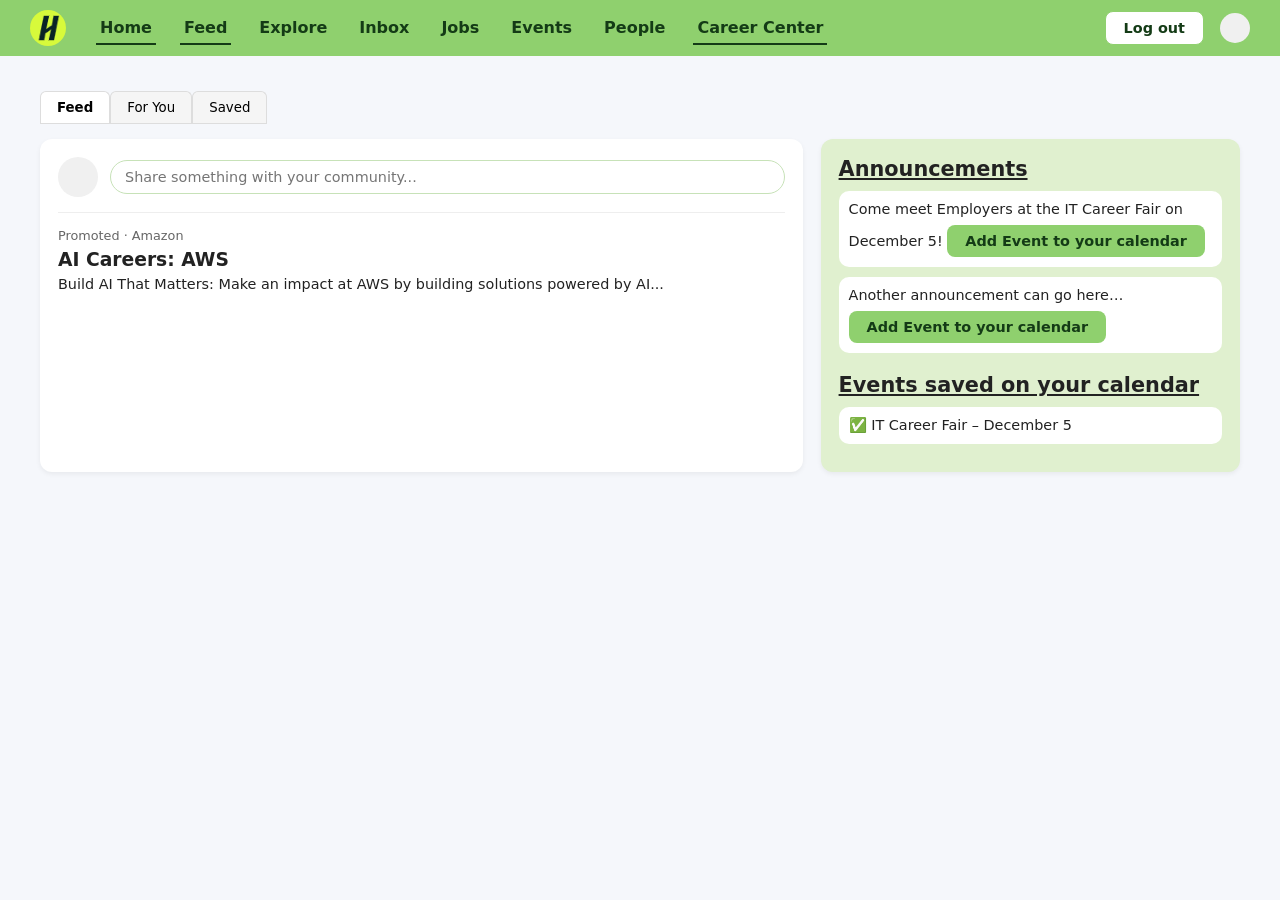
==== FeedPage.html @ 88d121ed "initial commit" ====
<!DOCTYPE html>
<html lang="en">
<head>
  <meta charset="UTF-8">
  <title>Handshake Mock – Feed</title>
  <link rel="stylesheet" href="Css/styles.css">
   <script src="main.js"></script>
</head>
<body>

<header class="navbar">
  <img src="Screenshot (520).png" alt="Handshake Logo" class="logo">

  <nav class="nav-links">
   <a href="Homepage.html" class="active">Home</a>
      <a href="FeedPage.html" class="active">Feed</a>
      <a href="feed.html">Explore</a>
      <a href="feed.html">Inbox</a>
      <a href="feed.html">Jobs</a>
      <a href="feed.html">Events</a>
      <a href="feed.html">People</a>
     <a href="CareerCenter.html" class="active">Career Center</a>
  </nav>
  </nav>

  <div class="nav-right">
    <button class="outline-btn" onclick="location.href='index.html'">Log out</button>
    <div class="nav-avatar"></div>
  </div>
</header>

<main class="page-shell feed-layout">
  <div class="feed-tabs">
    <button class="active">Feed</button>
    <button>For You</button>
    <button>Saved</button>
  </div>

  <div class="feed-main-grid">
    <!-- left – posts area -->
    <section class="feed-left">
      <div class="share-row">
        <div class="share-avatar"></div>
        <input class="share-input"
               type="text"
               placeholder="Share something with your community..." />
      </div>

      <div class="fake-post">
        <p style="font-size:0.8rem; color:#666;">Promoted · Amazon</p>
        <h3 style="margin:6px 0;">AI Careers: AWS</h3>
        <p style="font-size:0.9rem;">
          Build AI That Matters: Make an impact at AWS by building solutions powered by AI...
        </p>
      </div>
    </section>

    <!-- right – announcements -->
    <aside class="feed-right">
      <h2>Announcements</h2>

      <div class="announcement">
        Come meet Employers at the IT Career Fair on December 5!
        <button class="green-btn" style="margin-top:8px;"
                onclick="location.href='career-center.html'">
          Add Event to your calendar
        </button>
      </div>

      <div class="announcement">
        Another announcement can go here…
        <button class="green-btn" style="margin-top:8px;"
                onclick="location.href='career-center.html'">
          Add Event to your calendar
        </button>
      </div>

      <h2 style="margin-top:20px;">Events saved on your calendar</h2>
      <div class="announcement">
        ✅ IT Career Fair – December 5
      </div>
    </aside>
  </div>
</main>

</body>
</html>
---- Css/styles.css ----
/* ===== Global reset ===== */
* {
  box-sizing: border-box;
  margin: 0;
  padding: 0;
  font-family: system-ui, -apple-system, BlinkMacSystemFont, "Segoe UI", sans-serif;
}

body {
  background-color: #f5f7fb;
  color: #222;
}

/* ===== Top navbar ===== */
.navbar {
  background-color: #8fd06e;
  display: flex;
  align-items: center;
  padding: 10px 30px;
  gap: 30px;
}

.navbar .logo {
  font-weight: 800;
  font-size: 1.6rem;
  background: #222;
  color: #ffe94d;
  border-radius: 50%;
  width: 36px;
  height: 36px;
  display: flex;
  align-items: center;
  justify-content: center;
}

.nav-links {
  display: flex;
  gap: 24px;
}

.nav-links a {
  text-decoration: none;
  color: #143b16;
  font-weight: 600;
  padding: 6px 4px;
  border-bottom: 2px solid transparent;
}

.nav-links a.active {
  border-bottom-color: #143b16;
}

.nav-right {
  margin-left: auto;
  display: flex;
  align-items: center;
  gap: 16px;
}

.nav-avatar {
  width: 30px;
  height: 30px;
  border-radius: 50%;
  background: #f0f0f0;
}

/* ===== Reusable pieces ===== */

.page-shell {
  padding: 20px 40px 40px;
}

.green-btn,
.outline-btn {
  border-radius: 8px;
  padding: 8px 18px;
  font-size: 0.9rem;
  font-weight: 600;
  cursor: pointer;
  border: none;
}

.green-btn {
  background-color: #8fd06e;
  color: #143b16;
}

.green-btn:hover {
  filter: brightness(0.95);
}

.outline-btn {
  background-color: white;
  border: 1px solid #8fd06e;
  color: #143b16;
}

.section-title {
  font-size: 1.3rem;
  font-weight: 700;
}

/* ========= HOME PAGE LAYOUT ========= */

.home-layout {
  margin-top: 10px;
}

/* top welcome + search + logout */
.home-header-row {
  display: flex;
  align-items: center;
  justify-content: space-between;
  margin-bottom: 20px;
}

.home-welcome {
  font-size: 1.4rem;
}

.job-search-bar {
  margin-top: 10px;
  max-width: 420px;
  display: flex;
  align-items: center;
  border-radius: 999px;
  border: 1px solid #a5d992;
  background: #fff;
  padding: 4px 10px;
  gap: 8px;
}

.job-search-bar input {
  border: none;
  outline: none;
  flex: 1;
  font-size: 0.9rem;
}

.job-search-bar span {
  font-size: 0.8rem;
  color: #777;
}

/* 2-column main area */
.home-main-grid {
  display: grid;
  grid-template-columns: 2.1fr 1.1fr;
  gap: 18px;
  margin-top: 10px;
}

/* left profile card */
.profile-card {
  background: #ffffff;
  border-radius: 12px;
  padding: 20px;
  box-shadow: 0 2px 5px rgba(0,0,0,0.06);
}

.profile-top-row {
  display: flex;
  gap: 14px;
  margin-bottom: 14px;
}

.profile-avatar {
  width: 70px;
  height: 70px;
  border-radius: 50%;
  background: #ffd966;
}

.profile-name {
  font-weight: 700;
  font-size: 1.2rem;
}

.profile-major {
  margin-top: 4px;
  font-weight: 600;
}

.profile-school {
  font-size: 0.85rem;
  color: #555;
  margin-bottom: 10px;
}

.profile-stats {
  margin-top: 12px;
  margin-bottom: 12px;
}

.profile-stats li {
  list-style: none;
  font-size: 0.9rem;
  margin: 4px 0;
}

.profile-actions-grid {
  display: grid;
  grid-template-columns: repeat(3, minmax(0, 1fr));
  gap: 10px;
  margin-top: 10px;
}

.profile-actions-grid button {
  width: 100%;
}

/* right column – events + recommended */
.side-card {
  background: #ffffff;
  border-radius: 12px;
  padding: 16px 18px;
  box-shadow: 0 2px 5px rgba(0,0,0,0.06);
  margin-bottom: 12px;
}

.side-card h3 {
  font-size: 1rem;
  margin-bottom: 12px;
  text-align: center;
  font-weight: 700;
}

.event-item {
  border-radius: 10px;
  border: 1px solid #cfe7bf;
  padding: 8px 10px;
  background: #f7fff1;
  margin-bottom: 8px;
  font-size: 0.85rem;
}

.event-item p {
  margin-bottom: 4px;
}

.event-item .green-btn {
  margin-top: 4px;
  width: 100%;
}

/* ========= FEED PAGE ========= */

.feed-layout {
  margin-top: 15px;
}

.feed-tabs {
  display: inline-flex;
  border-bottom: 1px solid #ddd;
  margin-bottom: 15px;
}

.feed-tabs button {
  border-radius: 6px 6px 0 0;
  padding: 8px 16px;
  border: 1px solid #ddd;
  border-bottom: none;
  background: #f5f5f5;
  cursor: pointer;
}

.feed-tabs button.active {
  background: #ffffff;
  font-weight: 700;
}

.feed-main-grid {
  display: grid;
  grid-template-columns: 2fr 1.1fr;
  gap: 18px;
}

.feed-left {
  background: #ffffff;
  border-radius: 12px;
  padding: 18px;
  box-shadow: 0 2px 5px rgba(0,0,0,0.06);
}

/* share box */
.share-row {
  display: flex;
  align-items: center;
  gap: 12px;
  margin-bottom: 15px;
}

.share-avatar {
  width: 40px;
  height: 40px;
  border-radius: 50%;
  background: #f0f0f0;
}

.share-input {
  flex: 1;
  border-radius: 999px;
  border: 1px solid #c7e2b8;
  padding: 8px 14px;
  font-size: 0.9rem;
}

/* simple fake post */
.fake-post {
  border-top: 1px solid #eee;
  padding-top: 15px;
  margin-top: 10px;
}

/* right: announcements */
.feed-right {
  background: #e0f0cf;
  border-radius: 12px;
  padding: 18px;
  box-shadow: 0 2px 5px rgba(0,0,0,0.06);
}

.feed-right h2 {
  font-size: 1.3rem;
  margin-bottom: 10px;
  text-decoration: underline;
}

.announcement {
  background:#fff;
  border-radius: 10px;
  padding: 10px;
  margin-bottom: 10px;
  font-size: 0.9rem;
}

/* ========= CAREER CENTER ========= */

.career-hero {
  background: #ffffff;
  border-radius: 0 0 12px 12px;
  box-shadow: 0 2px 5px rgba(0,0,0,0.08);
  overflow: hidden;
}

.career-banner {
  background: #ccc;
  height: 160px;
  display: flex;
  align-items: flex-end;
  padding: 14px 24px;
}

.career-banner-title {
  background: rgba(255,255,255,0.9);
  padding: 6px 10px;
  border-radius: 6px;
  font-weight: 700;
}

.career-tabs {
  display: flex;
  gap: 16px;
  padding: 14px 24px;
  border-top: 1px solid #eee;
}

.career-main-grid {
  display: grid;
  grid-template-columns: 0.9fr 2fr;
  gap: 20px;
  margin-top: 18px;
}

/* left vertical buttons */
.career-left-card {
  background: #ffffff;
  border-radius: 12px;
  padding: 18px;
  box-shadow: 0 2px 5px rgba(0,0,0,0.06);
  display: flex;
  flex-direction: column;
  gap: 10px;
}

/* right featured collections */
.career-right-card {
  background: #ffffff;
  border-radius: 12px;
  padding: 18px;
  box-shadow: 0 2px 5px rgba(0,0,0,0.06);
}

.collection-search {
  margin: 10px 0 16px;
  border-radius: 6px;
  padding: 8px 10px;
  border: 1px solid #d1e7ba;
  width: 100%;
}

.collection-item {
  border-radius: 10px;
  border: 1px solid #ddd;
  padding: 10px 14px;
  margin-bottom: 8px;
  display: flex;
  align-items: center;
  gap: 10px;
  background: #fffef9;
}

.collection-icon {
  width: 28px;
  height: 28px;
  border-radius: 8px;
  background: #dff4ff;
}

.meet-team-btn {
  margin-top: 16px;
  width: 100%;
  text-align: center;
  padding: 12px 16px;
  background: #8fd06e;
  border-radius: 999px;
  font-weight: 600;
  cursor: pointer;
}

/* Small responsiveness */
@media (max-width: 900px) {
  .home-main-grid,
  .feed-main-grid,
  .career-main-grid {
    grid-template-columns: 1fr;
  }

  .navbar {
    flex-wrap: wrap;
    gap: 12px;
  }
}

/* Home Feature Tiles */
.home-wrapper {
  display: grid;
  grid-template-columns: repeat(3, 1fr);
  gap: 25px;
  margin: 100px auto;
  width: 90%;
}

.feature-card {
  background: linear-gradient(#1FA063, #158A53);
  border-radius: 18px;
  box-shadow: 0 4px 15px rgba(0,0,0,0.15);
  padding: 60px 20px;
  text-align: center;
  color: white;
  cursor: pointer;
  transition: 0.3s ease;
}

.feature-card:hover {
  transform: translateY(-5px);
  background: linear-gradient(#25B06E, #1C9A5D);
}

.emoji {
  font-size: 50px;
  margin-bottom: 15px;
}

.feature-card h2 {
  font-size: 1.4rem;
  font-weight: bold;
}
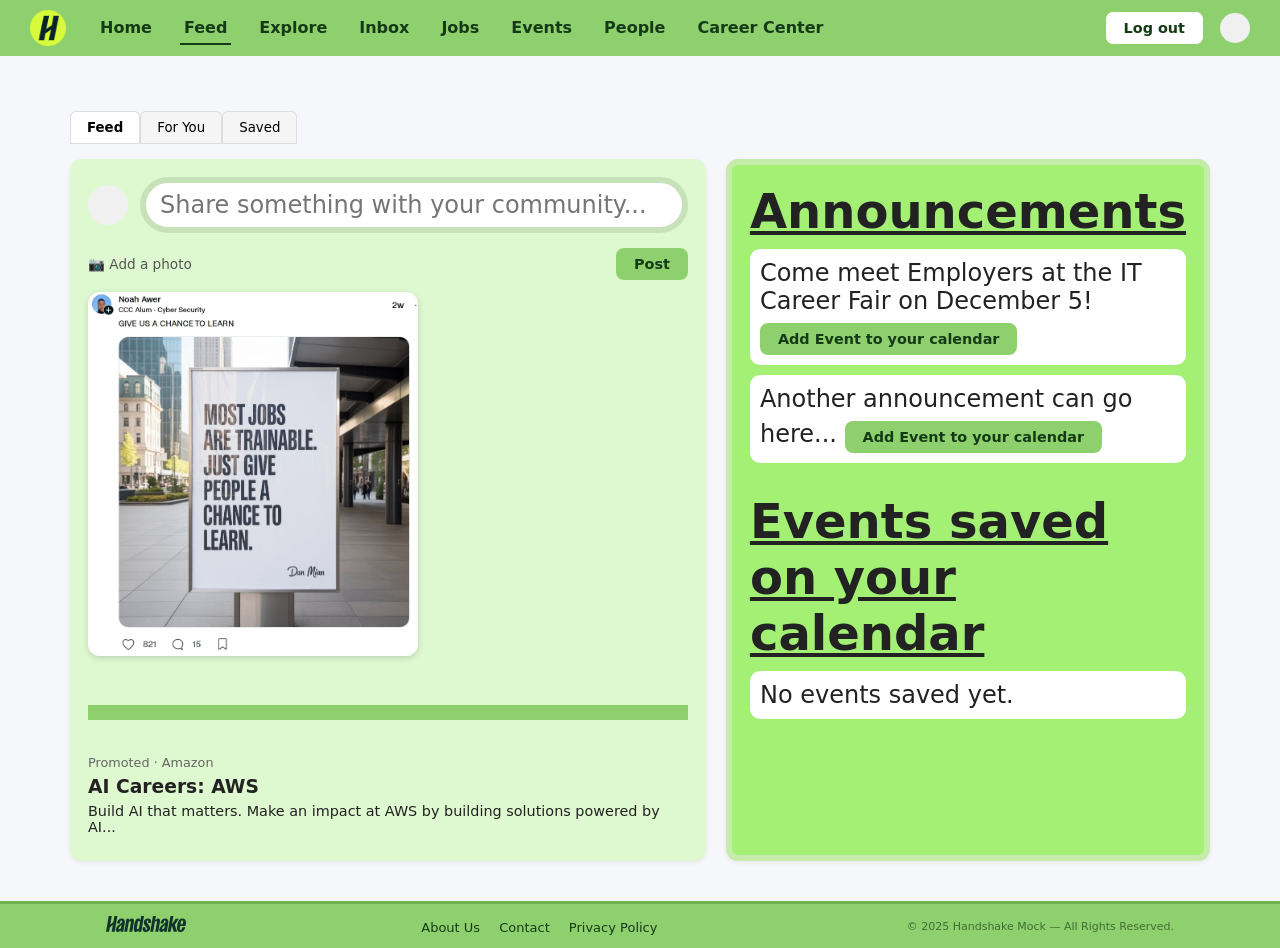
==== commit 13a78f18: "My local changes before pulling teammate update" ====
--- a/FeedPage.html
+++ b/FeedPage.html
@@ -4,23 +4,25 @@
   <meta charset="UTF-8">
   <title>Handshake Mock – Feed</title>
   <link rel="stylesheet" href="Css/styles.css">
-   <script src="main.js"></script>
+   <link rel="stylesheet" href="./Css/stylesFooter.css">
+  <script src="main.js" defer></script>
 </head>
 <body>
 
 <header class="navbar">
+  <!-- Logo -->
   <img src="Screenshot (520).png" alt="Handshake Logo" class="logo">
 
+  <!-- Main nav -->
   <nav class="nav-links">
-   <a href="Homepage.html" class="active">Home</a>
-      <a href="FeedPage.html" class="active">Feed</a>
-      <a href="feed.html">Explore</a>
-      <a href="feed.html">Inbox</a>
-      <a href="feed.html">Jobs</a>
-      <a href="feed.html">Events</a>
-      <a href="feed.html">People</a>
-     <a href="CareerCenter.html" class="active">Career Center</a>
-  </nav>
+    <a href="Homepage.html">Home</a>
+    <a href="FeedPage.html" class="active">Feed</a>
+    <a href="FeedPage.html">Explore</a>
+    <a href="FeedPage.html">Inbox</a>
+    <a href="FeedPage.html">Jobs</a>
+    <a href="FeedPage.html">Events</a>
+    <a href="FeedPage.html">People</a>
+    <a href="CareerCenter.html">Career Center</a>
   </nav>
 
   <div class="nav-right">
@@ -30,6 +32,7 @@
 </header>
 
 <main class="page-shell feed-layout">
+  <!-- tabs row -->
   <div class="feed-tabs">
     <button class="active">Feed</button>
     <button>For You</button>
@@ -37,51 +40,161 @@
   </div>
 
   <div class="feed-main-grid">
-    <!-- left – posts area -->
+    <!-- LEFT: share + posts -->
     <section class="feed-left">
-      <div class="share-row">
-        <div class="share-avatar"></div>
-        <input class="share-input"
-               type="text"
-               placeholder="Share something with your community..." />
-      </div>
-
-      <div class="fake-post">
-        <p style="font-size:0.8rem; color:#666;">Promoted · Amazon</p>
-        <h3 style="margin:6px 0;">AI Careers: AWS</h3>
-        <p style="font-size:0.9rem;">
-          Build AI That Matters: Make an impact at AWS by building solutions powered by AI...
+      <!-- share something box with image upload -->
+      <form class="post-form" onsubmit="return false;">
+        <div class="share-row">
+          <div class="share-avatar"></div>
+          <input
+            class="share-input"
+            type="text"
+            id="postText"
+            placeholder="Share something with your community..."
+          />
+        </div>
+      
+
+        <div class="post-form-bottom">
+          <label class="upload-label">
+            📷 Add a photo
+            <input type="file" id="postImage" accept="image/*">
+          </label>
+          <button type="button" class="green-btn" id="postButton">
+            Post
+          </button>
+          
+        </div>
+      </form>
+        <div class="feed-photo-container">
+    <img src="Post.jpeg" alt="Feed visual" class="feed-photo">
+</div>
+
+      <!-- demo post that will show the image/text -->
+      <article class="fake-post" id="demoPost">
+        <p class="post-meta">Promoted · Amazon</p>
+        <h3 class="post-title">AI Careers: AWS</h3>
+        <p class="post-text">
+          Build AI that matters. Make an impact at AWS by building solutions powered by AI...
         </p>
-      </div>
+        <img
+          src="Images/aws-post.png"
+          alt="AI Careers at AWS"
+          class="post-image"
+          id="postImagePreview"
+          style="display:none;"
+        >
+      </article>
     </section>
 
-    <!-- right – announcements -->
+    <!-- RIGHT: announcements -->
     <aside class="feed-right">
       <h2>Announcements</h2>
 
       <div class="announcement">
         Come meet Employers at the IT Career Fair on December 5!
         <button class="green-btn" style="margin-top:8px;"
-                onclick="location.href='career-center.html'">
+                onclick="addToCalendar('IT Career Fair – December 5')">
           Add Event to your calendar
         </button>
       </div>
 
       <div class="announcement">
-        Another announcement can go here…
+        Another announcement can go here...
         <button class="green-btn" style="margin-top:8px;"
-                onclick="location.href='career-center.html'">
+                onclick="addToCalendar('Another event')">
           Add Event to your calendar
         </button>
       </div>
 
       <h2 style="margin-top:20px;">Events saved on your calendar</h2>
-      <div class="announcement">
-        ✅ IT Career Fair – December 5
+      <div class="announcement" id="calendarList">
+        <span class="empty-msg">No events saved yet.</span>
       </div>
     </aside>
   </div>
 </main>
 
+<!-- small inline script just for feed page behaviour -->
+<script>
+  // handle post with image (simple demo)
+  const fileInput = document.getElementById('postImage');
+  const postButton = document.getElementById('postButton');
+  const postText = document.getElementById('postText');
+  const imagePreview = document.getElementById('postImagePreview');
+  const demoPost = document.getElementById('demoPost');
+
+  let selectedImageData = null;
+
+  if (fileInput) {
+    fileInput.addEventListener('change', () => {
+      const file = fileInput.files[0];
+      if (!file) return;
+
+      const reader = new FileReader();
+      reader.onload = e => {
+        selectedImageData = e.target.result;
+      };
+      reader.readAsDataURL(file);
+    });
+  }
+
+  if (postButton) {
+    postButton.addEventListener('click', () => {
+      const text = postText.value.trim();
+      if (text) {
+        demoPost.querySelector('.post-text').textContent = text;
+      }
+      if (selectedImageData) {
+        imagePreview.src = selectedImageData;
+        imagePreview.style.display = 'block';
+      }
+      // clear inputs for demo
+      postText.value = '';
+      fileInput.value = '';
+      selectedImageData = null;
+    });
+  }
+
+  // simple "add to calendar" demo on the right
+  function addToCalendar(eventName) {
+    const list = document.getElementById('calendarList');
+    const empty = list.querySelector('.empty-msg');
+    if (empty) empty.remove();
+
+    const p = document.createElement('p');
+    p.textContent = '✅ ' + eventName;
+    list.appendChild(p);
+  }
+</script>
+
+ <!-- Footer -->
+    <footer class="app-footer">
+        <div class="footer-inner">
+
+            <!-- Logo left -->
+            <div class="footer-brand">
+                <img src="/Images/Handshake_Wordmark_Nori_RGB.svg" alt="Handshake Logo">
+            </div>
+
+            <!-- Links center -->
+            <div class="footer-links">
+                <a href="#">About Us</a>
+                <a href="#">Contact</a>
+                <a href="#">Privacy Policy</a>
+            </div>
+
+            <!-- Copyright right -->
+            <p class="footer-copy">
+                © 2025 Handshake Mock — All Rights Reserved.
+            </p>
+
+        </div>
+    </footer>
+
+    <!-- Scripts -->
+    <script src="https://cdn.jsdelivr.net/npm/@popperjs/core@2.11.8/dist/umd/popper.min.js" integrity="sha384-I7E8VVD/ismYTF4hNIPjVp/Zjvgyol6VFvRkX/vR+Vc4jQkC+hVqc2pM8ODewa9r" crossorigin="anonymous"></script>
+    <script src="https://cdn.jsdelivr.net/npm/bootstrap@5.3.8/dist/js/bootstrap.min.js" integrity="sha384-G/EV+4j2dNv+tEPo3++6LCgdCROaejBqfUeNjuKAiuXbjrxilcCdDz6ZAVfHWe1Y" crossorigin="anonymous"></script>
+
 </body>
 </html>
--- a/Css/styles.css
+++ b/Css/styles.css
@@ -67,7 +67,7 @@
 /* ===== Reusable pieces ===== */
 
 .page-shell {
-  padding: 20px 40px 40px;
+  padding: 40px 70px;
 }
 
 .green-btn,
@@ -271,12 +271,14 @@
 
 .feed-main-grid {
   display: grid;
-  grid-template-columns: 2fr 1.1fr;
-  gap: 18px;
-}
+  grid-template-columns: 1.6fr 1fr; /* makes layout wider */
+  gap: 20px;
+  width: 100%;
+}
+
 
 .feed-left {
-  background: #ffffff;
+  background: #def8d0;
   border-radius: 12px;
   padding: 18px;
   box-shadow: 0 2px 5px rgba(0,0,0,0.06);
@@ -300,28 +302,30 @@
 .share-input {
   flex: 1;
   border-radius: 999px;
-  border: 1px solid #c7e2b8;
+  border: 6px solid #c7e2b8;
   padding: 8px 14px;
-  font-size: 0.9rem;
+  font-size: 1.5rem;
 }
 
 /* simple fake post */
 .fake-post {
-  border-top: 1px solid #eee;
-  padding-top: 15px;
-  margin-top: 10px;
+  border-top: 15px solid #8fd06e;
+  padding-top: 35px;
+  margin-top: 30px;
 }
 
 /* right: announcements */
 .feed-right {
-  background: #e0f0cf;
+  background: #a4f074;
   border-radius: 12px;
   padding: 18px;
   box-shadow: 0 2px 5px rgba(0,0,0,0.06);
-}
+  border: 6px solid #c6ecab;
+}
+
 
 .feed-right h2 {
-  font-size: 1.3rem;
+  font-size: 3rem;
   margin-bottom: 10px;
   text-decoration: underline;
 }
@@ -331,15 +335,22 @@
   border-radius: 10px;
   padding: 10px;
   margin-bottom: 10px;
-  font-size: 0.9rem;
+  font-size: 1.5rem;
 }
 
 /* ========= CAREER CENTER ========= */
 
+/* Top image banner */
 .career-hero {
-  background: #ffffff;
+  width: 100%;
+  height: 180px; /* adjust if you want taller/shorter */
+  background-image: url("../Images/Careercenter.jpeg");
+  background-size: cover;
+  background-position: center;
+  background-repeat: no-repeat;
   border-radius: 0 0 12px 12px;
   box-shadow: 0 2px 5px rgba(0,0,0,0.08);
+  position: relative;        /* needed for title overlay */
   overflow: hidden;
 }
 
@@ -351,13 +362,20 @@
   padding: 14px 24px;
 }
 
+/* Title box on top of image */
 .career-banner-title {
+  position: absolute;
+  left: 24px;
+  bottom: 14px;
   background: rgba(255,255,255,0.9);
   padding: 6px 10px;
   border-radius: 6px;
   font-weight: 700;
-}
-
+  font-size: 14px;
+}
+
+
+/* Tabs under banner stay the same */
 .career-tabs {
   display: flex;
   gap: 16px;
@@ -442,7 +460,10 @@
   }
 }
 
+
+
 /* Home Feature Tiles */
+
 .home-wrapper {
   display: grid;
   grid-template-columns: repeat(3, 1fr);
@@ -478,3 +499,62 @@
 }
 
 
+.post-form {
+  margin-bottom: 12px;
+}
+
+.post-form-bottom {
+  display: flex;
+  justify-content: space-between;
+  align-items: center;
+  margin-top: 6px;
+}
+
+.upload-label {
+  font-size: 0.85rem;
+  color: #555;
+  cursor: pointer;
+}
+
+.upload-label input {
+  display: none;
+}
+
+.post-meta {
+  font-size: 0.8rem;
+  color: #666;
+}
+
+.post-title {
+  margin: 6px 0;
+}
+
+.post-text {
+  font-size: 0.9rem;
+  margin-bottom: 8px;
+}
+
+.post-image {
+  width: 100%;
+  border-radius: 10px;
+  margin-top: 4px;
+}
+.feed-left,
+.feed-right {
+  min-height: 75vh; /* makes both tall like Home tiles */
+  display: flex;
+  flex-direction: column;
+  justify-content: flex-start;
+}
+.feed-photo-container {
+  width: 100%;
+  margin-bottom: 15px;
+}
+
+.feed-photo {
+  width: 55%;
+  border-radius: 12px;
+  object-fit: cover;
+  max-height: 900px; /* adjust if needed */
+  box-shadow: 0 2px 6px rgba(0,0,0,0.15);
+}
--- a/Css/stylesFooter.css
+++ b/Css/stylesFooter.css
@@ -0,0 +1,69 @@
+/* Make page stretch full height */
+html, body {
+    height: 100%;
+}
+
+body {
+    display: flex;
+    flex-direction: column;
+}
+
+/* Footer container */
+.app-footer {
+    background: #8fd06e; /* Handshake green */
+    color: #143b16;
+    padding: 12px 0;
+    width: 100%;
+    margin-top: auto; /* Stick footer at bottom */
+    font-family: Arial, sans-serif;
+    border-top: 3px solid #6fb24e; /* subtle accent */
+}
+
+/* Inner layout */
+.footer-inner {
+    max-width: 1100px;
+    margin: auto;
+    display: flex;
+    justify-content: space-between;
+    align-items: center;
+    padding: 0 16px;
+}
+
+/* === Logo === */
+.footer-brand img {
+    width: 80px;      /* keep logo small */
+    height: auto;
+    opacity: 0.9;
+}
+
+/* === Links === */
+.footer-links a {
+    margin-right: 14px;
+    text-decoration: none;
+    font-size: 13px;
+    color: #143b16;
+}
+
+.footer-links a:hover {
+    text-decoration: underline;
+}
+
+/* === Copyright text === */
+.footer-copy {
+    font-size: 11px;
+    opacity: 0.65;
+    margin: 0;
+}
+
+/* === Responsive layout === */
+@media (max-width: 700px) {
+    .footer-inner {
+        flex-direction: column;
+        text-align: center;
+        gap: 6px;
+    }
+
+    .footer-brand img {
+        margin-bottom: 4px;
+    }
+}
